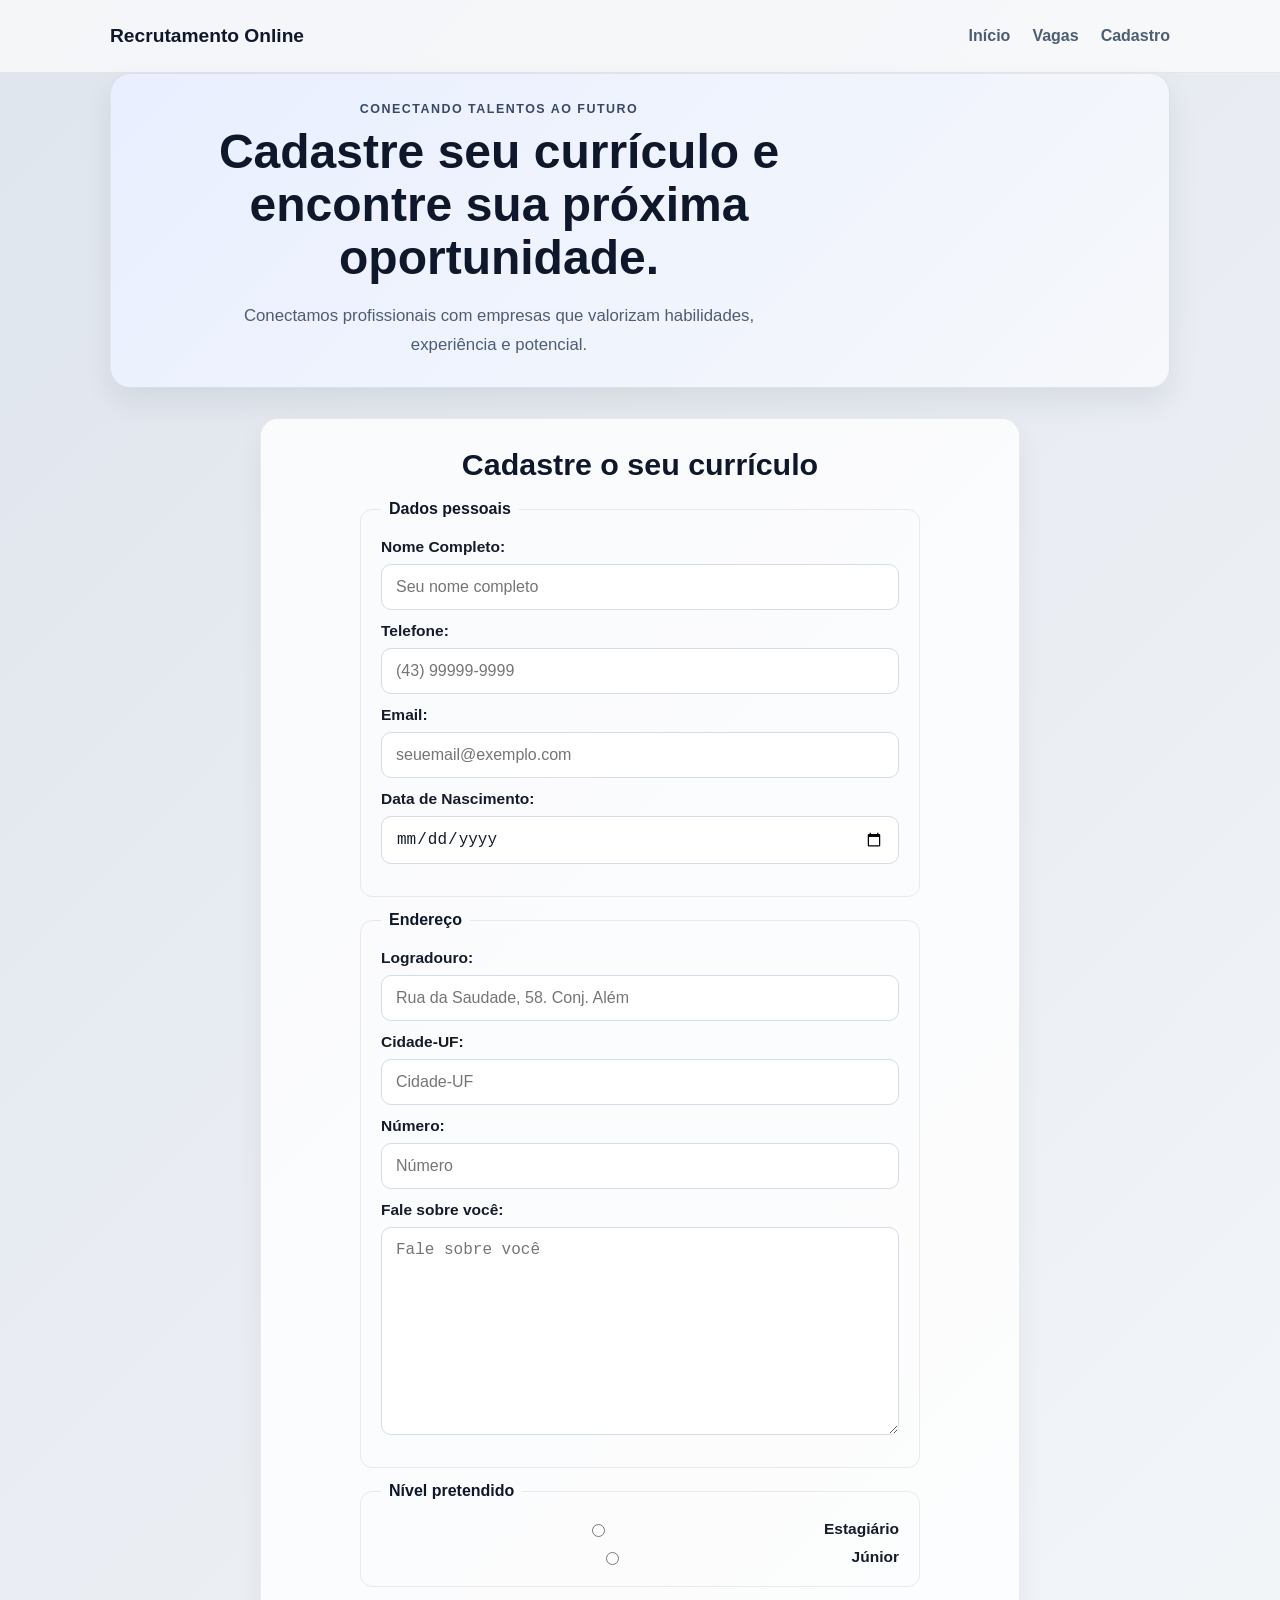
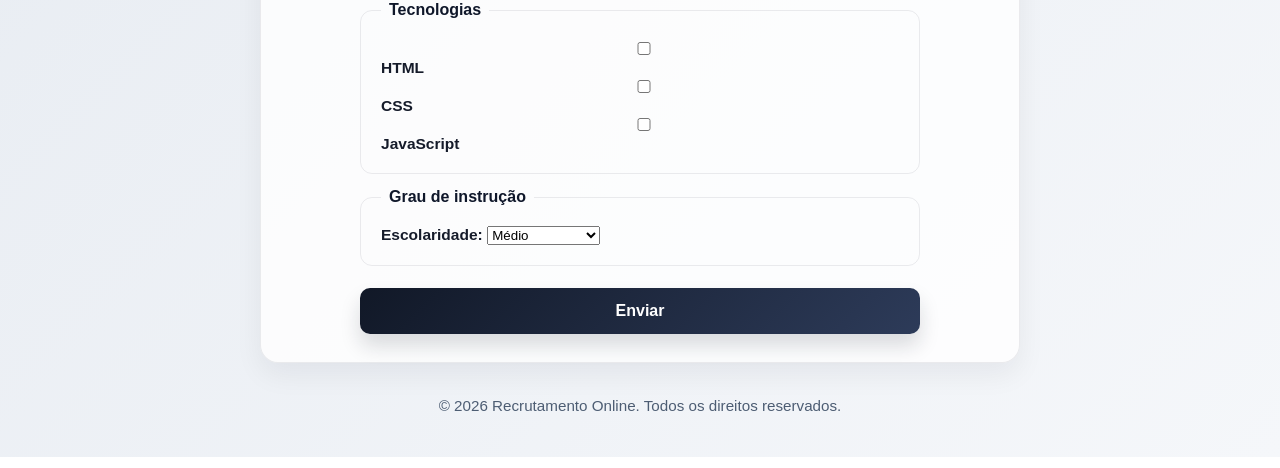
==== Aula03/index.html @ 21275fc4 "aula03" ====
<!DOCTYPE html>
<html lang="pt-br">
  <head>
    <meta charset="UTF-8" />
    <meta name="viewport" content="width=device-width, initial-scale=1.0" />
    <title>Recrutamento Online</title>
    <link rel="stylesheet" href="style.css" />
  </head>
  <body>
    <header class="topbar">
      <div class="container nav-wrapper">
        <div class="brand">Recrutamento Online</div>
        <nav class="nav" aria-label="Menu principal">
          <a href="#inicio">Início</a>
          <a href="#vagas">Vagas</a>
          <a href="#cadastro">Cadastro</a>
        </nav>
      </div>
    </header>

    <main class="container" id="inicio">
      <section class="hero">
        <div class="hero-copy">
          <p class="eyebrow">Conectando talentos ao futuro</p>
          <h1>Cadastre seu currículo e encontre sua próxima oportunidade.</h1>
          <p class="subtitle">
            Conectamos profissionais com empresas que valorizam habilidades,
            experiência e potencial.
          </p>
        </div>
      </section>

      <section class="form-card" id="cadastro">
        <h2>Cadastre o seu currículo</h2>

        <form action="#" method="get">
          <fieldset>
            <legend>Dados pessoais</legend>

            <div class="form-group">
              <label for="nome_id">Nome Completo:</label>
              <input type="text" id="nome_id" name="nome" placeholder="Seu nome completo" required />
            </div>

            <div class="form-group">
              <label for="telefone_id">Telefone:</label>
              <input type="tel" id="telefone_id" name="telefone" placeholder="(43) 99999-9999" required />
            </div>

            <div class="form-group">
              <label for="email_id">Email:</label>
              <input type="email" id="email_id" name="email" placeholder="seuemail@exemplo.com" required />
            </div>

            <div class="form-group">
              <label for="data_nasc_id">Data de Nascimento:</label>
              <input type="date" id="data_nasc_id" name="data_nasc" required />
            </div>
          </fieldset>

          <fieldset>
            <legend>Endereço</legend>

            <div class="form-group">
              <label for="logradouro_id">Logradouro:</label>
              <input type="text" id="logradouro_id" name="logradouro" placeholder="Rua da Saudade, 58. Conj. Além" required />
            </div>

            <div class="form-group">
              <label for="cidade_id">Cidade-UF:</label>
              <input type="text" id="cidade_id" name="cidade" placeholder="Cidade-UF" required />
            </div>

            <div class="form-group">
              <label for="numero_id">Número:</label>
              <input type="text" id="numero_id" name="numero" placeholder="Número" required />
            </div>

            <div class="form-group">
              <label for="resumo_id">Fale sobre você:</label>
              <textarea id="resumo_id" name="resumo" rows="10" placeholder="Fale sobre você" required></textarea>
            </div>
          </fieldset>

          <fieldset>
            <legend>Nível pretendido</legend>

            <div class="radio-group">
              <label>
                <input type="radio" name="nivel" value="estagiario" />
                Estagiário
              </label>

              <label>
                <input type="radio" name="nivel" value="junior" />
                Júnior
              </label>
            </div>
          </fieldset>
          <fieldset>
            <legend>Tecnologias</legend>
            <div>
                <input id="tec_html_id"
                       name="tecnologias"  
                       type="checkbox"
                       value="html"/>
                <label for="tec_html_id">HTML</label>
            </div>
            <div>
                <input id="tec_css_id"
                       name="tecnologias"  
                       type="checkbox"
                       value="css"/>
                <label for="tec_css_id">CSS</label>
            </div>
            <div>
                <input id="tec_js_id" 
                       name="tecnologias"
                       type="checkbox"
                          value="js"/>
                <label for="tec_js_id">JavaScript</label>  
            </div>
          </fieldset>
          <fieldset>
            <legend>Grau de instrução</legend>
            <div>
                <label for="escolaridade_id">Escolaridade:</label>
                <select id="escolaridade_id" name="escolaridade">
                    <option value="medio">Médio</option>
                    <option value="graduação">Graduação</option>
                    <option value="pos-graduaçao">Pós-graduação</option>
                </select>
            </div>
          </fieldset>

          <button type="submit">Enviar</button>
        </form>
      </section>
    </main>

    <footer>
      <p>© 2026 Recrutamento Online. Todos os direitos reservados.</p>
    </footer>
  </body>
</html>
---- Aula03/style.css ----
:root {
  --bg: #edf1f5;
  --card: rgba(255, 255, 255, 0.8);
  --text: #151b2a;
  --muted: #4d5d73;
  --primary: #111827;
  --primary-strong: #0f172a;
  --accent: #dbe8ff;
  --line: rgba(15, 23, 42, 0.08);
}

* {
  box-sizing: border-box;
}

html {
  scroll-behavior: smooth;
}

body {
  margin: 0;
  min-height: 100vh;
  font-family: Arial, sans-serif;
  background: linear-gradient(135deg, #dfe5ed, #f5f7fa);
  color: var(--text);
}

.container {
  max-width: 1100px;
  margin: 0 auto;
  padding: 0 20px;
}

.topbar {
  background: rgba(255, 255, 255, 0.65);
  border-bottom: 1px solid var(--line);
}

.nav-wrapper {
  display: flex;
  align-items: center;
  justify-content: space-between;
  min-height: 72px;
  gap: 20px;
  max-width: 1100px;
  margin: 0 auto;
  width: 100%;
}

.brand {
  font-size: 1.2rem;
  font-weight: 700;
  color: var(--primary-strong);
}

.nav {
  display: flex;
  align-items: center;
  gap: 22px;
}

.nav a {
  color: var(--muted);
  text-decoration: none;
  font-weight: 600;
}

.nav a:hover {
  color: var(--primary);
}

main {
  padding-top: 28px;
  padding-bottom: 32px;
}

.hero {
  display: block;
  text-align: center;
  background: linear-gradient(135deg, #e9efff, #f6f8fb);
  border: 1px solid var(--line);
  border-radius: 20px;
  padding: 28px;
  box-shadow: 0 14px 30px rgba(17, 24, 39, 0.08);
}

.hero-copy {
  width: 100%;
  max-width: 720px;
}

.eyebrow {
  margin: 0 0 10px;
  font-size: 0.78rem;
  font-weight: 700;
  letter-spacing: 0.12em;
  text-transform: uppercase;
  color: #394867;
}

h1 {
  margin: 0 auto;
  font-size: clamp(2rem, 4vw, 3rem);
  line-height: 1.1;
  color: var(--primary-strong);
  max-width: 700px;
}

.subtitle {
  margin: 18px auto 0;
  max-width: 520px;
  font-size: 1.05rem;
  line-height: 1.7;
  color: var(--muted);
}

.hero-actions {
  display: flex;
  flex-wrap: wrap;
  gap: 12px;
  margin-top: 22px;
}

.btn {
  display: inline-block;
  padding: 12px 18px;
  border-radius: 999px;
  text-decoration: none;
  font-weight: 700;
  transition: transform 0.2s ease, box-shadow 0.2s ease;
}

.btn:hover {
  transform: translateY(-1px);
}

.btn-light {
  background: #fff;
  color: var(--primary-strong);
  box-shadow: 0 8px 18px rgba(17, 24, 39, 0.06);
}

.btn-dark {
  background: var(--primary);
  color: white;
  box-shadow: 0 12px 22px rgba(17, 24, 39, 0.15);
}

.stats {
  display: grid;
  gap: 16px;
}

.stat-card {
  background: rgba(255, 255, 255, 0.8);
  border: 1px solid var(--line);
  border-radius: 14px;
  padding: 20px 18px;
  text-align: center;
}

.stat-card strong {
  display: block;
  font-size: 1.8rem;
  color: var(--primary-strong);
}

.stat-card span {
  display: block;
  margin-top: 6px;
  color: var(--muted);
  font-size: 0.95rem;
}

.form-card {
  max-width: 760px;
  margin: 30px auto 0;
  background: var(--card);
  border: 1px solid var(--line);
  border-radius: 18px;
  padding: 28px;
  box-shadow: 0 12px 28px rgba(17, 24, 39, 0.06);
}

h2 {
  margin: 0 0 18px;
  font-size: 1.9rem;
  color: var(--primary-strong);
  text-align: center;
}

form {
  display: flex;
  flex-direction: column;
  gap: 14px;
  max-width: 560px;
  margin: 0 auto;
}

fieldset {
  border: 1px solid var(--line);
  border-radius: 12px;
  padding: 20px;
  margin: 0;
}

legend {
  padding: 0 8px;
  font-weight: 700;
  color: var(--primary-strong);
}

.form-group {
  display: flex;
  flex-direction: column;
  gap: 8px;
  margin-bottom: 12px;
}

.radio-group {
  display: flex;
  flex-direction: column;
  gap: 10px;
}

.radio-group label {
  display: flex;
  align-items: center;
  gap: 10px;
  font-weight: 600;
}

label {
  font-size: 0.97rem;
  font-weight: 700;
  color: var(--text);
}

input,
textarea {
  width: 100%;
  padding: 13px 14px;
  border: 1px solid #d4dce7;
  border-radius: 10px;
  background: #fff;
  font-size: 1rem;
  color: var(--text);
  outline: none;
  transition: border-color 0.2s ease, box-shadow 0.2s ease;
}

input:focus,
textarea:focus {
  border-color: #5f6fff;
  box-shadow: 0 0 0 4px rgba(95, 111, 255, 0.12);
}

textarea {
  min-height: 120px;
  resize: vertical;
}

button {
  margin-top: 8px;
  padding: 14px 18px;
  border: none;
  border-radius: 10px;
  background: linear-gradient(135deg, var(--primary), #2d3b59);
  color: #fff;
  font-size: 1rem;
  font-weight: 700;
  cursor: pointer;
  transition: transform 0.2s ease, box-shadow 0.2s ease;
  box-shadow: 0 12px 20px rgba(17, 24, 39, 0.15);
}

button:hover {
  transform: translateY(-1px);
  box-shadow: 0 16px 24px rgba(17, 24, 39, 0.18);
}

footer {
  text-align: center;
  padding: 18px 20px 28px;
  color: var(--muted);
  font-size: 0.95rem;
}

@media (max-width: 760px) {
  .nav-wrapper {
    flex-direction: column;
    justify-content: center;
    padding: 18px 0;
  }

  .hero {
    grid-template-columns: 1fr;
    padding: 22px 18px;
  }

  .hero-actions {
    flex-direction: column;
  }

  .btn {
    width: 100%;
    text-align: center;
  }

  .form-card {
    padding: 22px 18px;
  }
}
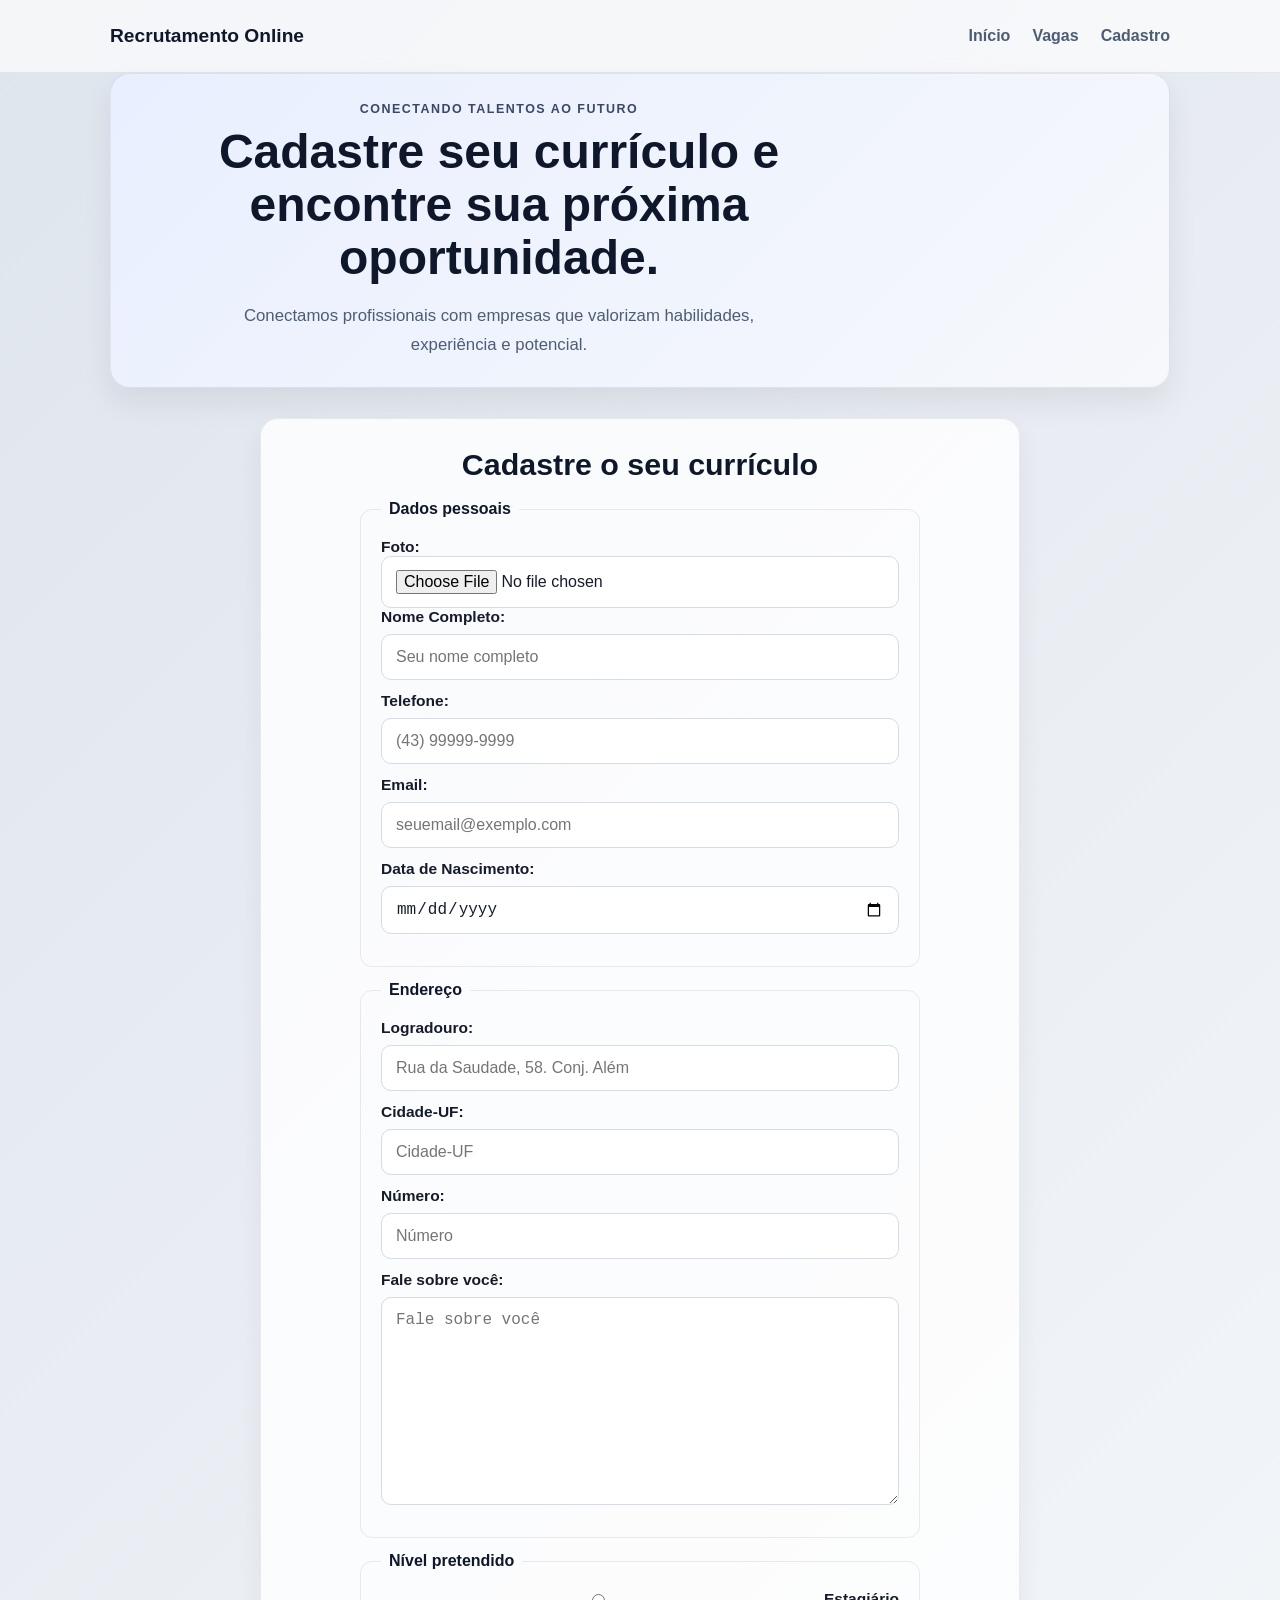
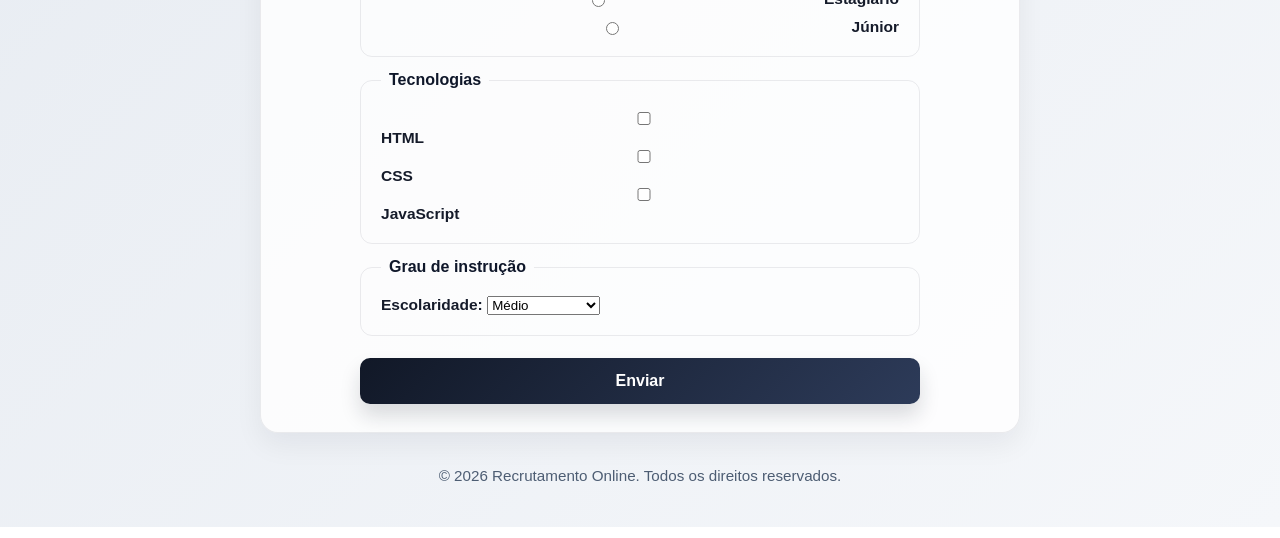
==== commit bf28caf8: "aula04 em processo" ====
--- a/Aula03/index.html
+++ b/Aula03/index.html
@@ -1,4 +1,4 @@
-<!DOCTYPE html>
+<!doctype html>
 <html lang="pt-br">
   <head>
     <meta charset="UTF-8" />
@@ -33,23 +33,46 @@
       <section class="form-card" id="cadastro">
         <h2>Cadastre o seu currículo</h2>
 
-        <form action="#" method="get">
+        <form action="https://postman-echo.com/post" method="post" enctype="multipart/form-data"> 
           <fieldset>
             <legend>Dados pessoais</legend>
 
+            <div>
+              <label for="foto_id"> Foto: </label>
+              <input id="foto_id" name="foto" type="file" accept="image/*">
+            </div>
+
             <div class="form-group">
               <label for="nome_id">Nome Completo:</label>
-              <input type="text" id="nome_id" name="nome" placeholder="Seu nome completo" required />
+              <input
+                type="text"
+                id="nome_id"
+                name="nome"
+                placeholder="Seu nome completo"
+                required
+              />
             </div>
 
             <div class="form-group">
               <label for="telefone_id">Telefone:</label>
-              <input type="tel" id="telefone_id" name="telefone" placeholder="(43) 99999-9999" required />
+              <input
+                type="tel"
+                id="telefone_id"
+                name="telefone"
+                placeholder="(43) 99999-9999"
+                required
+              />
             </div>
 
             <div class="form-group">
               <label for="email_id">Email:</label>
-              <input type="email" id="email_id" name="email" placeholder="seuemail@exemplo.com" required />
+              <input
+                type="email"
+                id="email_id"
+                name="email"
+                placeholder="seuemail@exemplo.com"
+                required
+              />
             </div>
 
             <div class="form-group">
@@ -63,22 +86,46 @@
 
             <div class="form-group">
               <label for="logradouro_id">Logradouro:</label>
-              <input type="text" id="logradouro_id" name="logradouro" placeholder="Rua da Saudade, 58. Conj. Além" required />
+              <input
+                type="text"
+                id="logradouro_id"
+                name="logradouro"
+                placeholder="Rua da Saudade, 58. Conj. Além"
+                required
+              />
             </div>
 
             <div class="form-group">
               <label for="cidade_id">Cidade-UF:</label>
-              <input type="text" id="cidade_id" name="cidade" placeholder="Cidade-UF" required />
+              <input
+                type="text"
+                id="cidade_id"
+                name="cidade"
+                placeholder="Cidade-UF"
+                required
+              />
             </div>
 
             <div class="form-group">
               <label for="numero_id">Número:</label>
-              <input type="text" id="numero_id" name="numero" placeholder="Número" required />
+              <input
+                type="text"
+                id="numero_id"
+                name="numero"
+                placeholder="Número"
+                required
+              />
             </div>
 
             <div class="form-group">
               <label for="resumo_id">Fale sobre você:</label>
-              <textarea id="resumo_id" name="resumo" rows="10" placeholder="Fale sobre você" required></textarea>
+              <textarea
+                id="resumo_id"
+                name="resumo"
+                rows="10"
+                placeholder="Fale sobre você"
+                required
+              ></textarea>
             </div>
           </fieldset>
 
@@ -100,36 +147,42 @@
           <fieldset>
             <legend>Tecnologias</legend>
             <div>
-                <input id="tec_html_id"
-                       name="tecnologias"  
-                       type="checkbox"
-                       value="html"/>
-                <label for="tec_html_id">HTML</label>
+              <input
+                id="tec_html_id"
+                name="tecnologias"
+                type="checkbox"
+                value="html"
+              />
+              <label for="tec_html_id">HTML</label>
             </div>
             <div>
-                <input id="tec_css_id"
-                       name="tecnologias"  
-                       type="checkbox"
-                       value="css"/>
-                <label for="tec_css_id">CSS</label>
+              <input
+                id="tec_css_id"
+                name="tecnologias"
+                type="checkbox"
+                value="css"
+              />
+              <label for="tec_css_id">CSS</label>
             </div>
             <div>
-                <input id="tec_js_id" 
-                       name="tecnologias"
-                       type="checkbox"
-                          value="js"/>
-                <label for="tec_js_id">JavaScript</label>  
+              <input
+                id="tec_js_id"
+                name="tecnologias"
+                type="checkbox"
+                value="js"
+              />
+              <label for="tec_js_id">JavaScript</label>
             </div>
           </fieldset>
           <fieldset>
             <legend>Grau de instrução</legend>
             <div>
-                <label for="escolaridade_id">Escolaridade:</label>
-                <select id="escolaridade_id" name="escolaridade">
-                    <option value="medio">Médio</option>
-                    <option value="graduação">Graduação</option>
-                    <option value="pos-graduaçao">Pós-graduação</option>
-                </select>
+              <label for="escolaridade_id">Escolaridade:</label>
+              <select id="escolaridade_id" name="escolaridade">
+                <option value="medio">Médio</option>
+                <option value="graduação">Graduação</option>
+                <option value="pos-graduaçao">Pós-graduação</option>
+              </select>
             </div>
           </fieldset>
 
@@ -142,4 +195,4 @@
       <p>© 2026 Recrutamento Online. Todos os direitos reservados.</p>
     </footer>
   </body>
-</html>+</html>
